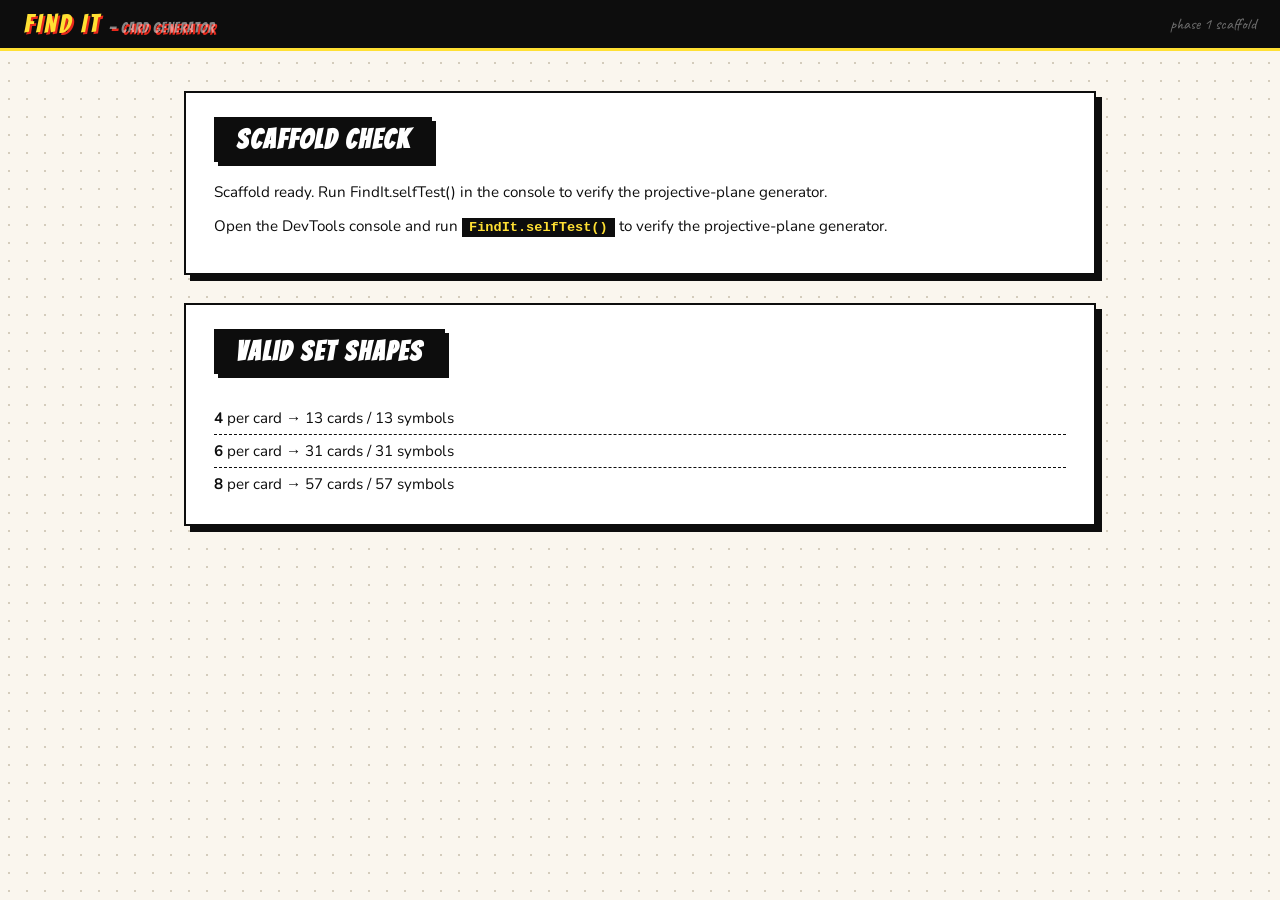
==== src/index.html @ 6ccc3f96 "Phase 1: scaffold src/ and implement projective-plane generator - src/index.html entry with toolbar," ====
<!DOCTYPE html>
<html lang="en">
<head>
  <meta charset="UTF-8">
  <meta name="viewport" content="width=device-width, initial-scale=1.0">
  <title>FIND IT</title>
  <link rel="icon" type="image/svg+xml" href="assets/icon.svg">
  <link rel="preconnect" href="https://fonts.googleapis.com">
  <link href="https://fonts.googleapis.com/css2?family=Bangers&family=Nunito:wght@400;600;700;800&family=Caveat:wght@500;600;700&display=swap" rel="stylesheet">
  <link rel="stylesheet" href="style.css">
</head>
<body>
  <div class="toolbar">
    <div class="toolbar-logo">FIND IT <span>— card generator</span></div>
    <span class="save-status" id="saveStatus">phase 1 scaffold</span>
  </div>

  <main class="container">
    <section class="panel">
      <h2>Scaffold check</h2>
      <p id="boot-status">Loading…</p>
      <p>Open the DevTools console and run <code>FindIt.selfTest()</code> to verify the projective-plane generator.</p>
    </section>

    <section class="panel">
      <h2>Valid set shapes</h2>
      <ul id="set-shapes"></ul>
    </section>
  </main>

  <script src="js/projective.js"></script>
  <script src="js/content.js"></script>
  <script src="js/layout.js"></script>
  <script src="js/renderer.js"></script>
  <script src="js/exporter.js"></script>
  <script src="js/app.js"></script>
</body>
</html>
---- src/style.css ----
/* FIND IT — global styles + print stylesheet.
   Palette reused from docs/find_it.html for visual consistency. */

:root {
  --ink: #0d0d0d;
  --paper: #faf6ee;
  --yellow: #ffe033;
  --red: #e8291c;
  --blue: #1a4ed8;
  --teal: #00b4a0;
  --green: #1a8c4e;
  --shadow: 4px 4px 0px var(--ink);
  --shadow-lg: 6px 6px 0px var(--ink);
  --border: 2.5px solid var(--ink);
}

*,
*::before,
*::after {
  box-sizing: border-box;
  margin: 0;
  padding: 0;
}

body {
  font-family: 'Nunito', sans-serif;
  background: var(--paper);
  color: var(--ink);
  min-height: 100vh;
  background-image: radial-gradient(circle, #d4ccbc 1px, transparent 1px);
  background-size: 18px 18px;
}

/* ── Toolbar ── */
.toolbar {
  position: sticky;
  top: 0;
  z-index: 100;
  background: var(--ink);
  padding: 10px 24px;
  display: flex;
  align-items: center;
  justify-content: space-between;
  border-bottom: 3px solid var(--yellow);
}

.toolbar-logo {
  font-family: 'Bangers', cursive;
  font-size: 1.6rem;
  color: var(--yellow);
  letter-spacing: 3px;
  text-shadow: 2px 2px 0 var(--red);
}

.toolbar-logo span {
  color: rgba(255, 255, 255, 0.5);
  font-size: 0.9rem;
  letter-spacing: 1px;
}

.save-status {
  font-family: 'Caveat', cursive;
  font-size: 1rem;
  color: rgba(255, 255, 255, 0.4);
}
.save-status.saved { color: var(--teal); }
.save-status.saving { color: var(--yellow); }

/* ── Layout ── */
.container {
  max-width: 960px;
  margin: 0 auto;
  padding: 40px 24px 80px;
}

.panel {
  background: white;
  border: var(--border);
  box-shadow: var(--shadow-lg);
  padding: 24px 28px;
  margin-bottom: 28px;
  position: relative;
}

.panel h2 {
  font-family: 'Bangers', cursive;
  font-size: 1.7rem;
  letter-spacing: 2px;
  color: white;
  background: var(--ink);
  padding: 6px 20px;
  border: var(--border);
  box-shadow: var(--shadow);
  display: inline-block;
  margin-bottom: 18px;
}

.panel p { margin-bottom: 10px; line-height: 1.6; font-size: 0.95rem; }

.panel ul { list-style: none; padding: 0; margin-top: 10px; }
.panel ul li {
  padding: 6px 0;
  border-bottom: 1px dashed var(--ink);
  font-size: 0.95rem;
}
.panel ul li:last-child { border-bottom: none; }

code {
  font-family: 'Courier New', monospace;
  background: var(--ink);
  color: var(--yellow);
  padding: 2px 7px;
  font-size: 0.85rem;
  font-weight: 700;
}

/* ── Print ── */
@media print {
  *,
  *::before,
  *::after {
    -webkit-print-color-adjust: exact !important;
    print-color-adjust: exact !important;
  }
  body { background: white !important; background-image: none !important; }
  .toolbar { display: none !important; }
  .container { max-width: 100%; padding: 10mm; }
  .panel { box-shadow: none; page-break-inside: avoid; }
  @page { size: A4; margin: 15mm 12mm; }
}
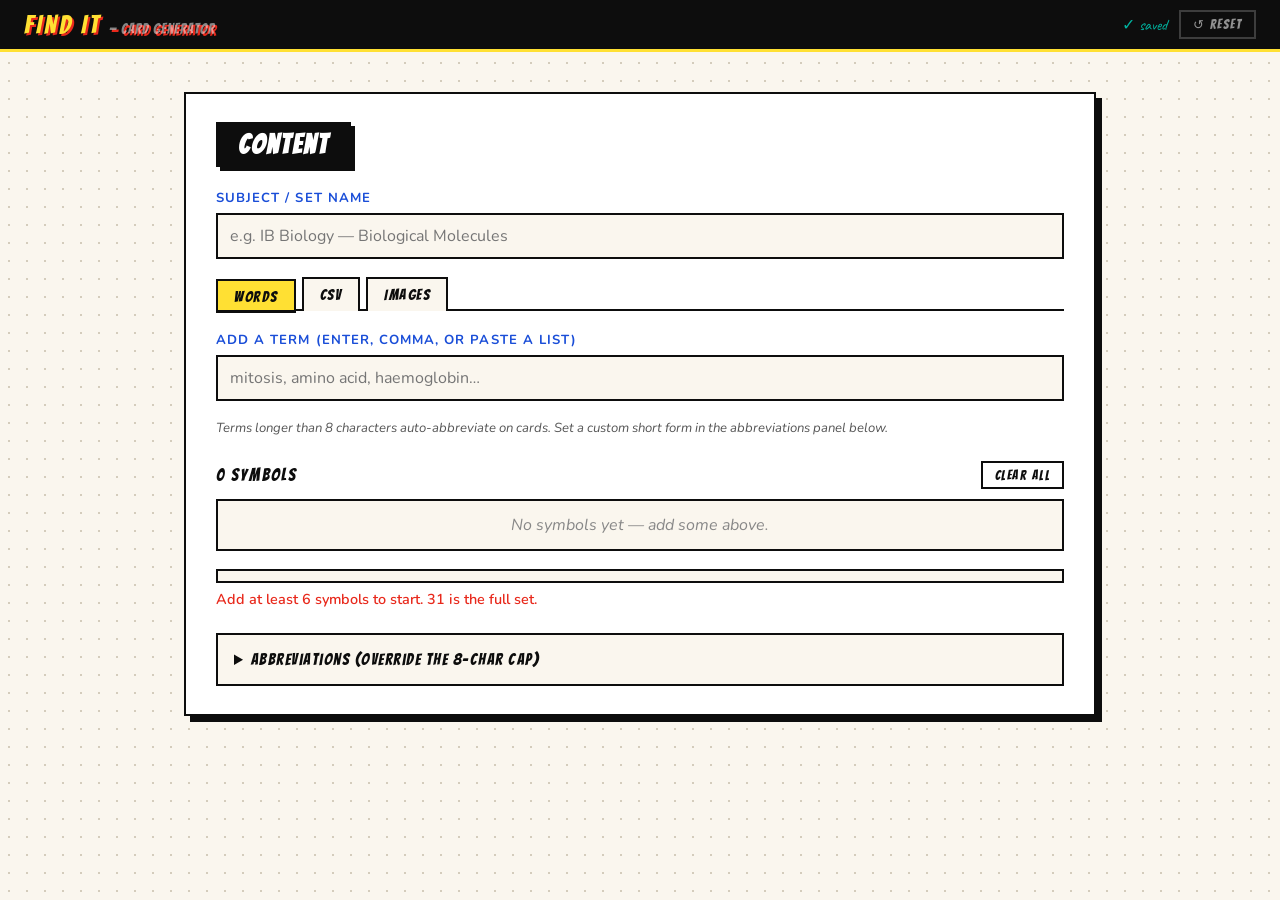
==== commit 8f6b7a44: "Phase 2: content manager and editor screen - src/js/content.js: full data model with localStorage pe" ====
--- a/src/index.html
+++ b/src/index.html
@@ -12,19 +12,78 @@
 <body>
   <div class="toolbar">
     <div class="toolbar-logo">FIND IT <span>— card generator</span></div>
-    <span class="save-status" id="saveStatus">phase 1 scaffold</span>
+    <div class="toolbar-actions">
+      <span class="save-status saved" id="saveStatus">&#10003; saved</span>
+      <button class="btn btn-ghost" id="resetBtn" type="button">&#8634; reset</button>
+    </div>
   </div>
 
   <main class="container">
-    <section class="panel">
-      <h2>Scaffold check</h2>
-      <p id="boot-status">Loading…</p>
-      <p>Open the DevTools console and run <code>FindIt.selfTest()</code> to verify the projective-plane generator.</p>
-    </section>
+    <!-- Screen 1: Content Editor -->
+    <section class="panel" id="screen-editor">
+      <h2>Content</h2>
 
-    <section class="panel">
-      <h2>Valid set shapes</h2>
-      <ul id="set-shapes"></ul>
+      <label class="field">
+        <span class="field-label">Subject / set name</span>
+        <input id="setName" type="text" placeholder="e.g. IB Biology — Biological Molecules">
+      </label>
+
+      <div class="input-tabs" role="tablist">
+        <button class="tab active" data-tab="words" type="button">Words</button>
+        <button class="tab" data-tab="csv" type="button">CSV</button>
+        <button class="tab" data-tab="images" type="button">Images</button>
+      </div>
+
+      <div class="tab-panel" data-panel="words">
+        <label class="field">
+          <span class="field-label">Add a term (Enter, comma, or paste a list)</span>
+          <input id="wordInput" type="text" autocomplete="off" placeholder="mitosis, amino acid, haemoglobin…">
+        </label>
+        <p class="hint">Terms longer than 8 characters auto-abbreviate on cards. Set a custom short form in the abbreviations panel below.</p>
+      </div>
+
+      <div class="tab-panel" data-panel="csv" hidden>
+        <label class="field">
+          <span class="field-label">Paste CSV (one term per line, optional abbreviation after a comma)</span>
+          <textarea id="csvInput" rows="6" placeholder="mitosis&#10;amino acid, aa&#10;haemoglobin, Hb"></textarea>
+        </label>
+        <div class="row">
+          <button class="btn btn-primary" id="csvImportBtn" type="button">Import CSV</button>
+          <label class="btn btn-ghost" for="csvFile">… or upload .csv</label>
+          <input id="csvFile" type="file" accept=".csv,text/csv,text/plain" hidden>
+        </div>
+      </div>
+
+      <div class="tab-panel" data-panel="images" hidden>
+        <div class="dropzone" id="imageDrop" tabindex="0">
+          <p><b>Drop images here</b> — or <label for="imageFile" class="link">browse…</label></p>
+          <input id="imageFile" type="file" accept="image/*" multiple hidden>
+          <p class="hint">Stored locally as base64. Many images can fill your browser's storage fast.</p>
+        </div>
+      </div>
+
+      <div class="chipgrid-wrap">
+        <div class="chipgrid-head">
+          <span id="symbolsCount" class="chipgrid-count">0 symbols</span>
+          <button class="btn btn-ghost" id="clearSymbolsBtn" type="button">clear all</button>
+        </div>
+        <div class="chipgrid" id="chipgrid" aria-live="polite"></div>
+      </div>
+
+      <div class="counter" id="counter">
+        <div class="counter-bar"><div class="counter-fill" id="counterFill"></div></div>
+        <div class="counter-text" id="counterText"></div>
+      </div>
+
+      <details class="abbr-panel">
+        <summary>Abbreviations (override the 8-char cap)</summary>
+        <div class="abbr-form">
+          <input id="abbrTerm" type="text" placeholder="full term (e.g. amino acid)">
+          <input id="abbrShort" type="text" placeholder="short (e.g. aa)" maxlength="8">
+          <button class="btn btn-primary" id="abbrAddBtn" type="button">save</button>
+        </div>
+        <ul class="abbr-list" id="abbrList"></ul>
+      </details>
     </section>
   </main>
 
--- a/src/style.css
+++ b/src/style.css
@@ -58,6 +58,8 @@
   letter-spacing: 1px;
 }
 
+.toolbar-actions { display: flex; gap: 12px; align-items: center; }
+
 .save-status {
   font-family: 'Caveat', cursive;
   font-size: 1rem;
@@ -65,6 +67,44 @@
 }
 .save-status.saved { color: var(--teal); }
 .save-status.saving { color: var(--yellow); }
+
+/* ── Buttons ── */
+.btn {
+  font-family: 'Bangers', cursive;
+  letter-spacing: 1.5px;
+  font-size: 0.95rem;
+  padding: 7px 16px;
+  border: 2.5px solid transparent;
+  cursor: pointer;
+  background: transparent;
+  transition: transform 0.08s, box-shadow 0.08s;
+}
+.btn:active { transform: translate(3px, 3px); box-shadow: none !important; }
+
+.btn-primary {
+  background: var(--yellow);
+  color: var(--ink);
+  border-color: var(--ink);
+  box-shadow: 3px 3px 0 var(--ink);
+}
+.btn-primary:hover {
+  box-shadow: 4px 4px 0 var(--ink);
+  transform: translate(-1px, -1px);
+}
+
+.btn-ghost {
+  color: rgba(255, 255, 255, 0.55);
+  border-color: rgba(255, 255, 255, 0.2);
+  font-size: 0.82rem;
+  padding: 5px 12px;
+}
+.btn-ghost:hover { color: white; border-color: white; }
+
+.panel .btn-ghost {
+  color: var(--ink);
+  border-color: var(--ink);
+}
+.panel .btn-ghost:hover { background: var(--yellow); }
 
 /* ── Layout ── */
 .container {
@@ -77,7 +117,7 @@
   background: white;
   border: var(--border);
   box-shadow: var(--shadow-lg);
-  padding: 24px 28px;
+  padding: 28px 30px;
   margin-bottom: 28px;
   position: relative;
 }
@@ -92,33 +132,227 @@
   border: var(--border);
   box-shadow: var(--shadow);
   display: inline-block;
-  margin-bottom: 18px;
-}
-
-.panel p { margin-bottom: 10px; line-height: 1.6; font-size: 0.95rem; }
-
-.panel ul { list-style: none; padding: 0; margin-top: 10px; }
-.panel ul li {
+  margin-bottom: 22px;
+}
+
+/* ── Form fields ── */
+.field { display: block; margin-bottom: 18px; }
+.field-label {
+  display: block;
+  font-weight: 700;
+  font-size: 0.82rem;
+  letter-spacing: 0.08em;
+  text-transform: uppercase;
+  color: var(--blue);
+  margin-bottom: 6px;
+}
+.field input[type="text"],
+.field textarea,
+.abbr-form input {
+  width: 100%;
+  font: inherit;
+  font-size: 1rem;
+  padding: 10px 12px;
+  border: var(--border);
+  background: var(--paper);
+  color: var(--ink);
+  outline: none;
+}
+.field input[type="text"]:focus,
+.field textarea:focus,
+.abbr-form input:focus {
+  background: white;
+  box-shadow: 3px 3px 0 var(--ink);
+}
+.field textarea {
+  resize: vertical;
+  font-family: 'Courier New', monospace;
+  font-size: 0.92rem;
+}
+
+.hint {
+  font-size: 0.82rem;
+  color: #555;
+  margin-top: 6px;
+  font-style: italic;
+}
+
+.row { display: flex; gap: 10px; align-items: center; margin-top: 12px; }
+
+/* ── Input tabs ── */
+.input-tabs {
+  display: flex;
+  gap: 6px;
+  margin-bottom: 16px;
+  border-bottom: 2px solid var(--ink);
+}
+.tab {
+  font-family: 'Bangers', cursive;
+  letter-spacing: 1.5px;
+  font-size: 0.95rem;
+  padding: 8px 16px;
+  border: 2px solid var(--ink);
+  border-bottom: none;
+  background: var(--paper);
+  color: var(--ink);
+  cursor: pointer;
+  margin-bottom: -2px;
+}
+.tab.active {
+  background: var(--yellow);
+  transform: translateY(2px);
+  box-shadow: inset 0 -3px 0 var(--ink);
+}
+
+.tab-panel { padding-top: 4px; }
+
+/* ── Dropzone ── */
+.dropzone {
+  border: 3px dashed var(--ink);
+  background: var(--paper);
+  padding: 28px 20px;
+  text-align: center;
+  cursor: pointer;
+  transition: background 0.1s;
+}
+.dropzone.over { background: var(--yellow); }
+.dropzone p { margin: 4px 0; font-size: 0.95rem; }
+.link { text-decoration: underline; cursor: pointer; font-weight: 700; }
+
+/* ── Chip grid ── */
+.chipgrid-wrap { margin-top: 24px; }
+.chipgrid-head {
+  display: flex;
+  align-items: center;
+  justify-content: space-between;
+  margin-bottom: 10px;
+}
+.chipgrid-count {
+  font-family: 'Bangers', cursive;
+  font-size: 1.05rem;
+  letter-spacing: 2px;
+}
+.chipgrid {
+  display: flex;
+  flex-wrap: wrap;
+  gap: 8px;
+  min-height: 52px;
+  padding: 10px;
+  background: var(--paper);
+  border: 2px solid var(--ink);
+}
+.chipgrid:empty::before {
+  content: 'No symbols yet — add some above.';
+  color: #888;
+  font-style: italic;
+  align-self: center;
+  margin: auto;
+}
+
+.chip {
+  display: inline-flex;
+  align-items: center;
+  gap: 6px;
+  background: white;
+  border: 2px solid var(--ink);
+  padding: 4px 6px 4px 10px;
+  font-size: 0.92rem;
+  box-shadow: 2px 2px 0 var(--ink);
+  max-width: 100%;
+}
+.chip.image { padding-left: 4px; }
+.chip img {
+  width: 24px; height: 24px; object-fit: cover;
+  border: 1px solid var(--ink);
+}
+.chip .chip-value {
+  white-space: nowrap;
+  overflow: hidden;
+  text-overflow: ellipsis;
+  max-width: 180px;
+}
+.chip .chip-display {
+  color: var(--red);
+  font-size: 0.75rem;
+  font-weight: 700;
+  margin-left: 2px;
+}
+.chip button {
+  border: none;
+  background: transparent;
+  cursor: pointer;
+  font-size: 1rem;
+  line-height: 1;
+  color: var(--ink);
+  padding: 0 4px;
+}
+.chip button:hover { color: var(--red); }
+
+/* ── Counter ── */
+.counter { margin-top: 18px; }
+.counter-bar {
+  position: relative;
+  height: 14px;
+  background: var(--paper);
+  border: 2px solid var(--ink);
+  overflow: hidden;
+}
+.counter-fill {
+  height: 100%;
+  width: 0%;
+  background: var(--teal);
+  transition: width 0.2s;
+}
+.counter-fill.full { background: var(--green); }
+.counter-fill.short { background: var(--red); }
+.counter-text {
+  margin-top: 6px;
+  font-size: 0.9rem;
+  font-weight: 600;
+}
+.counter-text.warn { color: var(--red); }
+.counter-text.ok { color: var(--green); }
+
+/* ── Abbreviation panel ── */
+.abbr-panel {
+  margin-top: 24px;
+  border: 2px solid var(--ink);
+  background: var(--paper);
+  padding: 12px 16px;
+}
+.abbr-panel summary {
+  cursor: pointer;
+  font-family: 'Bangers', cursive;
+  letter-spacing: 1.5px;
+  font-size: 1rem;
+  padding: 4px 0;
+}
+.abbr-form {
+  display: grid;
+  grid-template-columns: 2fr 1fr auto;
+  gap: 8px;
+  margin-top: 10px;
+}
+.abbr-list { list-style: none; padding: 0; margin-top: 10px; }
+.abbr-list li {
+  display: flex;
+  justify-content: space-between;
+  align-items: center;
   padding: 6px 0;
   border-bottom: 1px dashed var(--ink);
-  font-size: 0.95rem;
-}
-.panel ul li:last-child { border-bottom: none; }
-
-code {
-  font-family: 'Courier New', monospace;
-  background: var(--ink);
-  color: var(--yellow);
-  padding: 2px 7px;
-  font-size: 0.85rem;
-  font-weight: 700;
+  font-size: 0.9rem;
+}
+.abbr-list li:last-child { border-bottom: none; }
+.abbr-list .abbr-short {
+  background: var(--yellow);
+  padding: 0 6px;
+  font-weight: 800;
+  margin-right: 8px;
 }
 
 /* ── Print ── */
 @media print {
-  *,
-  *::before,
-  *::after {
+  *, *::before, *::after {
     -webkit-print-color-adjust: exact !important;
     print-color-adjust: exact !important;
   }
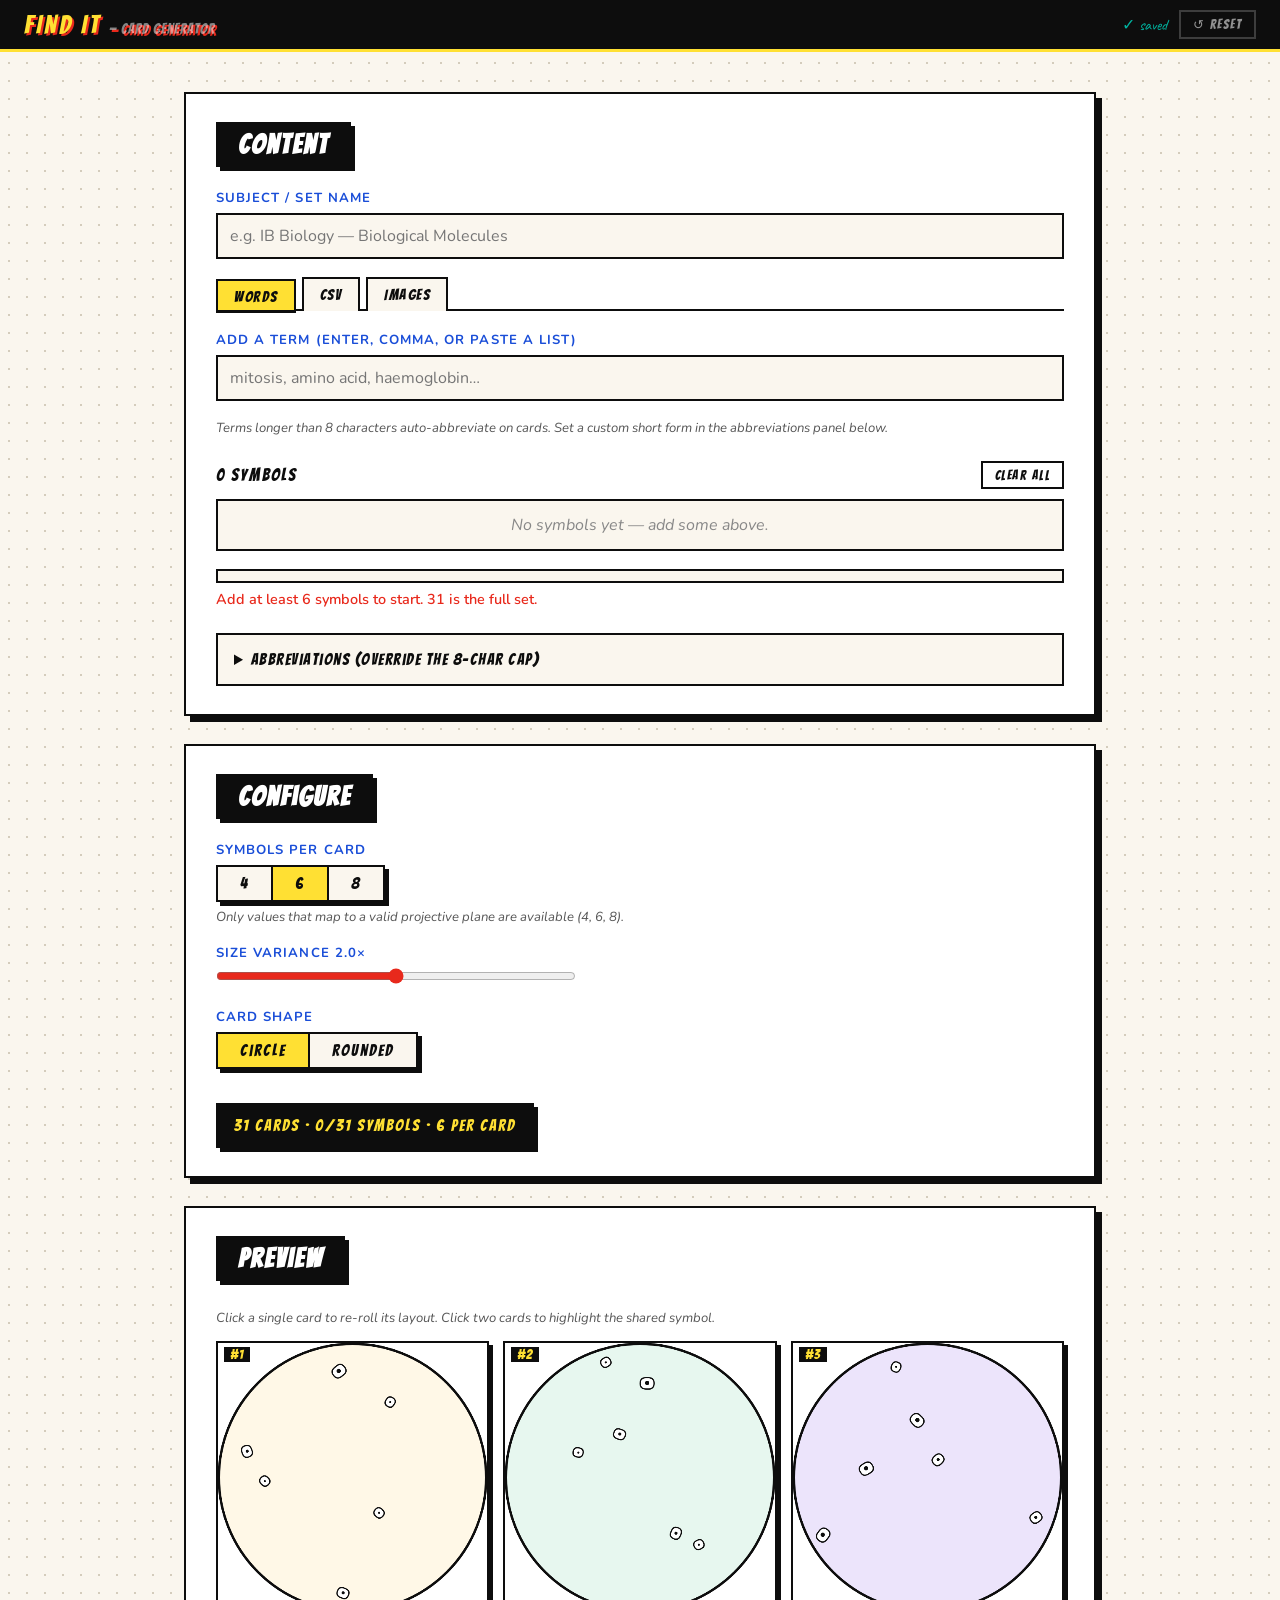
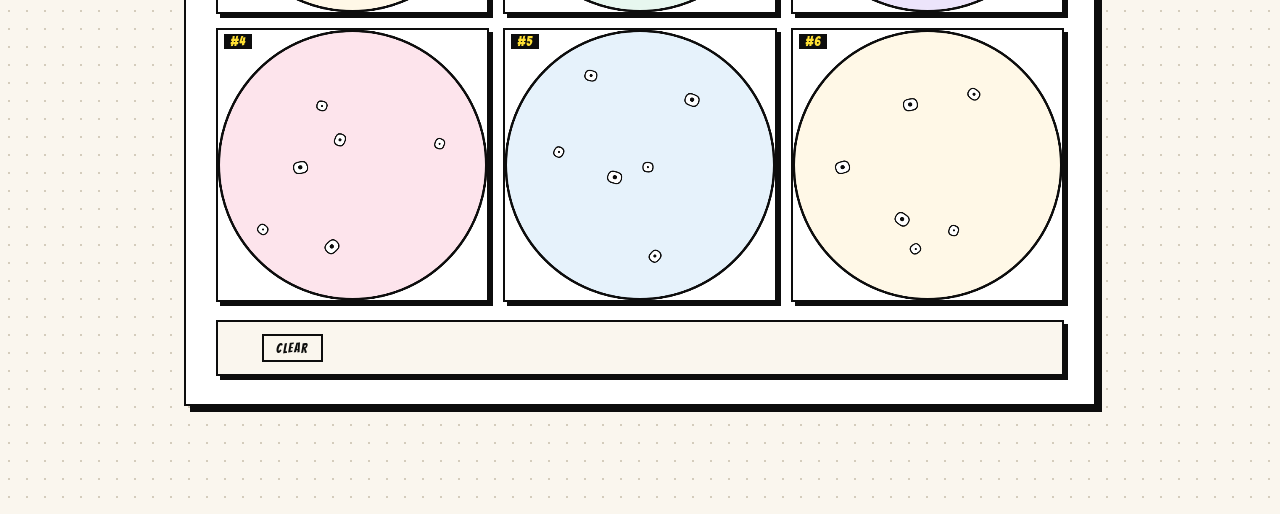
==== commit 0dffd672: "Phase 4: configure + preview screens with deck builder - src/js/deck.js: maps content symbols onto p" ====
--- a/src/index.html
+++ b/src/index.html
@@ -85,12 +85,57 @@
         <ul class="abbr-list" id="abbrList"></ul>
       </details>
     </section>
+
+    <!-- Screen 2: Configure -->
+    <section class="panel" id="screen-configure">
+      <h2>Configure</h2>
+
+      <div class="field">
+        <span class="field-label">Symbols per card</span>
+        <div class="segmented" role="radiogroup" aria-label="symbols per card">
+          <button class="seg" data-spc="4" role="radio" type="button">4</button>
+          <button class="seg" data-spc="6" role="radio" type="button">6</button>
+          <button class="seg" data-spc="8" role="radio" type="button">8</button>
+        </div>
+        <p class="hint">Only values that map to a valid projective plane are available (4, 6, 8).</p>
+      </div>
+
+      <div class="field">
+        <span class="field-label">Size variance <span id="varianceLabel">2.0&times;</span></span>
+        <input id="varianceSlider" type="range" min="1" max="3" step="0.1" value="2">
+      </div>
+
+      <div class="field">
+        <span class="field-label">Card shape</span>
+        <div class="segmented" role="radiogroup" aria-label="card shape">
+          <button class="seg" data-shape="circle" role="radio" type="button">circle</button>
+          <button class="seg" data-shape="rounded" role="radio" type="button">rounded</button>
+        </div>
+      </div>
+
+      <div class="stats" id="stats"></div>
+    </section>
+
+    <!-- Screen 3: Preview -->
+    <section class="panel" id="screen-preview">
+      <h2>Preview</h2>
+      <p class="hint">Click a single card to re-roll its layout. Click two cards to highlight the shared symbol.</p>
+
+      <div class="preview-grid" id="previewGrid"></div>
+
+      <div class="match-bar" id="matchBar" hidden>
+        <span id="matchBadge"></span>
+        <span id="matchText"></span>
+        <button class="btn btn-ghost" id="clearMatchBtn" type="button">clear</button>
+      </div>
+    </section>
   </main>
 
   <script src="js/projective.js"></script>
   <script src="js/content.js"></script>
   <script src="js/layout.js"></script>
   <script src="js/renderer.js"></script>
+  <script src="js/deck.js"></script>
   <script src="js/exporter.js"></script>
   <script src="js/app.js"></script>
 </body>
--- a/src/style.css
+++ b/src/style.css
@@ -350,6 +350,106 @@
   margin-right: 8px;
 }
 
+/* ── Segmented controls ── */
+.segmented {
+  display: inline-flex;
+  gap: 0;
+  border: var(--border);
+  box-shadow: var(--shadow);
+}
+.seg {
+  font-family: 'Bangers', cursive;
+  letter-spacing: 2px;
+  font-size: 1rem;
+  padding: 8px 22px;
+  background: var(--paper);
+  color: var(--ink);
+  border: none;
+  border-right: 2px solid var(--ink);
+  cursor: pointer;
+}
+.seg:last-child { border-right: none; }
+.seg.active { background: var(--yellow); }
+.seg[disabled] { color: #999; cursor: not-allowed; }
+
+input[type="range"] {
+  width: 100%;
+  max-width: 360px;
+  accent-color: var(--red);
+}
+
+/* ── Stats ── */
+.stats {
+  margin-top: 16px;
+  padding: 12px 16px;
+  background: var(--ink);
+  color: var(--yellow);
+  font-family: 'Bangers', cursive;
+  letter-spacing: 2px;
+  font-size: 1rem;
+  border: var(--border);
+  box-shadow: var(--shadow);
+  display: inline-block;
+}
+
+/* ── Preview grid ── */
+.preview-grid {
+  display: grid;
+  grid-template-columns: repeat(3, 1fr);
+  gap: 14px;
+  margin-top: 14px;
+}
+.preview-card {
+  position: relative;
+  border: var(--border);
+  box-shadow: var(--shadow);
+  background: white;
+  cursor: pointer;
+  aspect-ratio: 1;
+  overflow: hidden;
+  transition: transform 0.08s;
+}
+.preview-card:hover { transform: translate(-1px, -1px); box-shadow: 5px 5px 0 var(--ink); }
+.preview-card.selected {
+  outline: 4px solid var(--red);
+  outline-offset: -4px;
+}
+.preview-card canvas {
+  width: 100% !important;
+  height: 100% !important;
+  display: block;
+}
+.preview-card .card-index {
+  position: absolute;
+  top: 4px;
+  left: 6px;
+  font-family: 'Bangers', cursive;
+  font-size: 0.8rem;
+  background: var(--ink);
+  color: var(--yellow);
+  padding: 1px 6px;
+  letter-spacing: 1px;
+}
+
+.match-bar {
+  margin-top: 18px;
+  padding: 12px 16px;
+  display: flex;
+  gap: 14px;
+  align-items: center;
+  border: var(--border);
+  background: var(--paper);
+  box-shadow: var(--shadow);
+}
+.match-badge {
+  font-family: 'Bangers', cursive;
+  letter-spacing: 2px;
+  padding: 4px 12px;
+  border: var(--border);
+}
+.match-badge.ok { background: var(--green); color: white; }
+.match-badge.bad { background: var(--red); color: white; }
+
 /* ── Print ── */
 @media print {
   *, *::before, *::after {
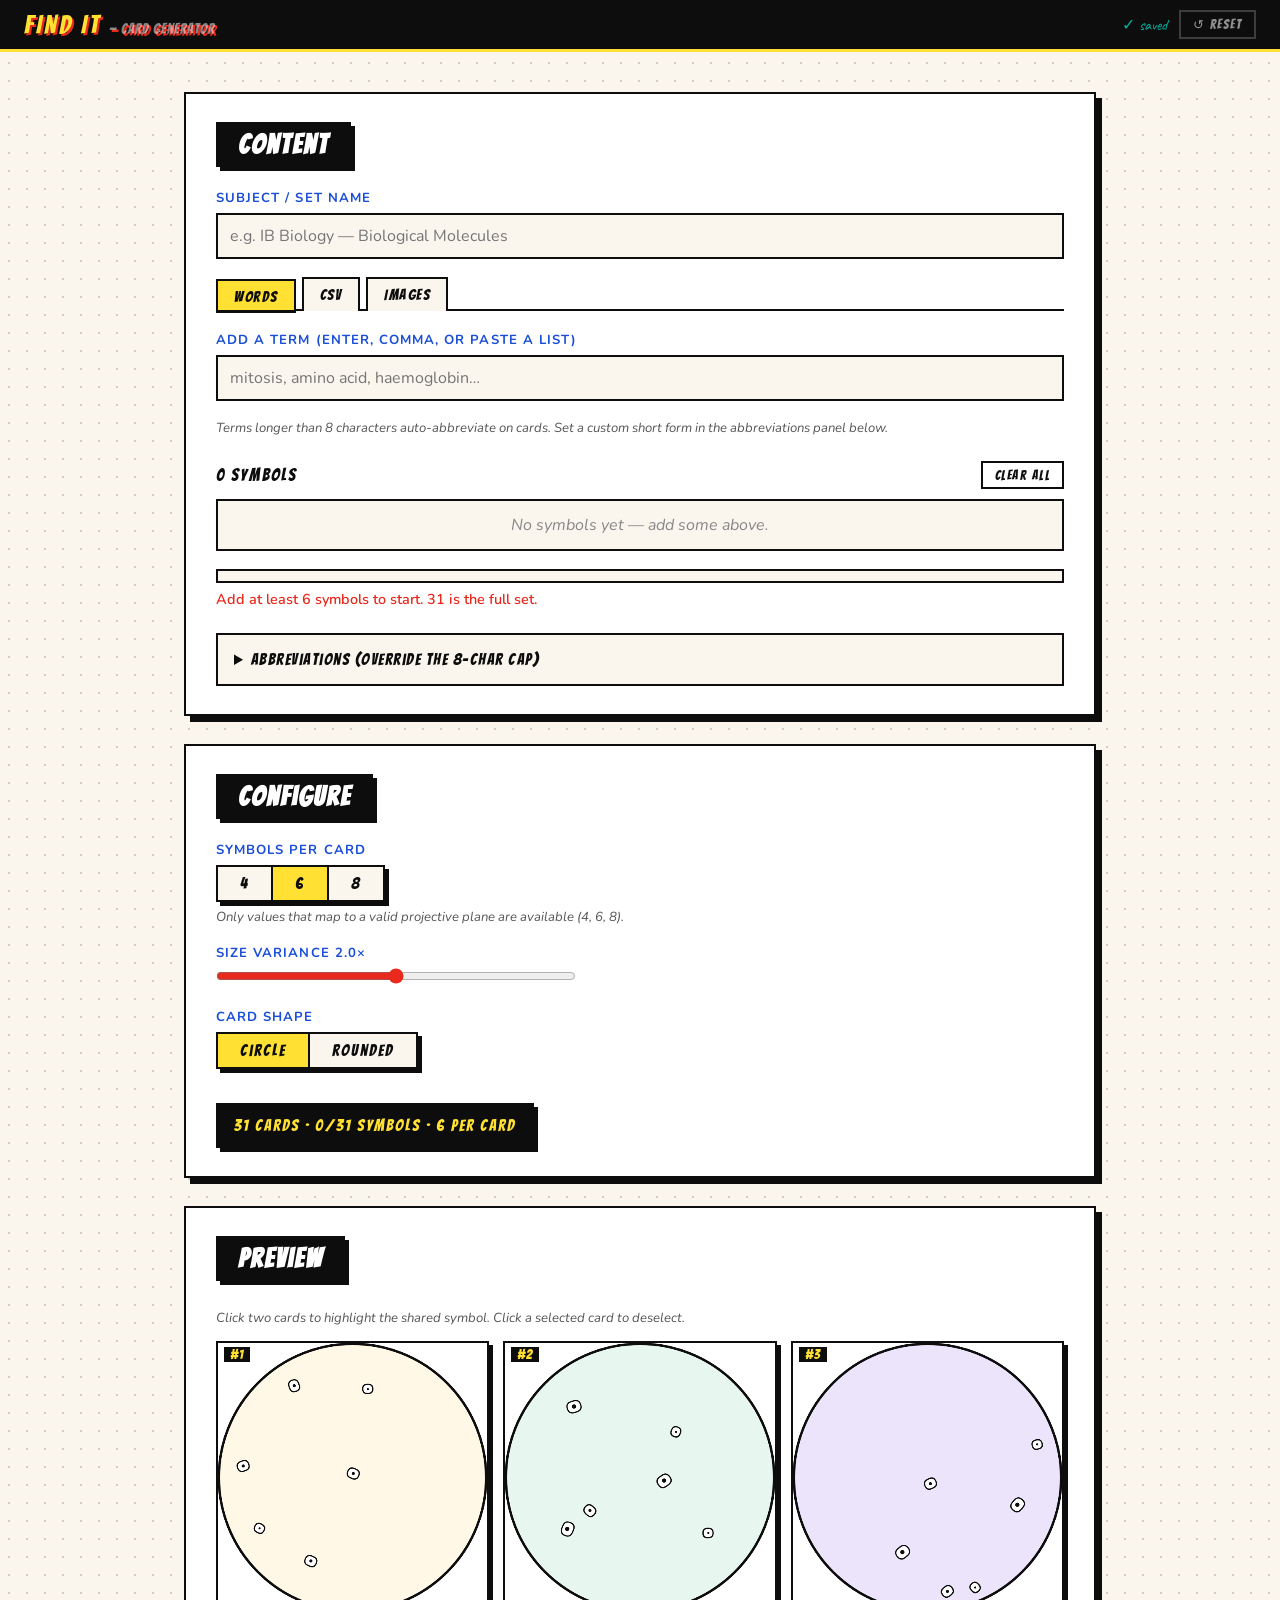
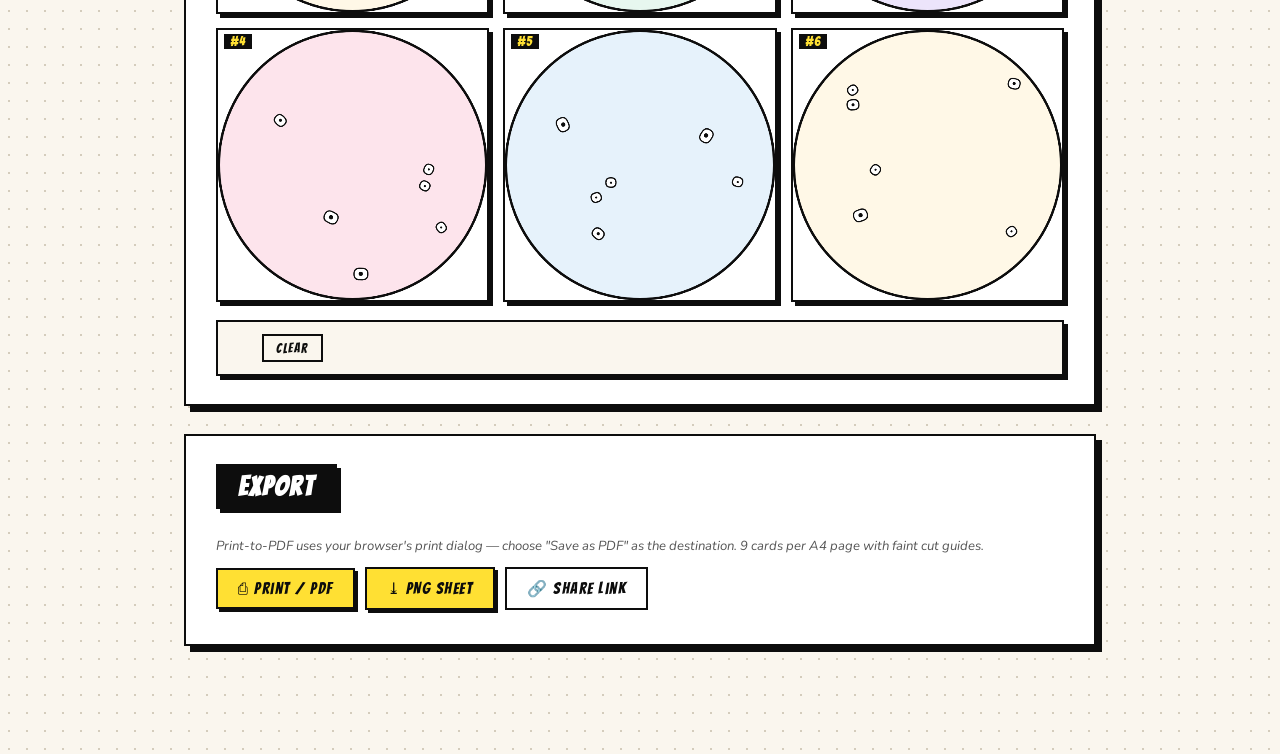
==== commit 2c03cace: "Phase 5: exporter + print pipeline - src/js/exporter.js:   * printDeck() builds full deck, renders e" ====
--- a/src/index.html
+++ b/src/index.html
@@ -119,7 +119,7 @@
     <!-- Screen 3: Preview -->
     <section class="panel" id="screen-preview">
       <h2>Preview</h2>
-      <p class="hint">Click a single card to re-roll its layout. Click two cards to highlight the shared symbol.</p>
+      <p class="hint">Click two cards to highlight the shared symbol. Click a selected card to deselect.</p>
 
       <div class="preview-grid" id="previewGrid"></div>
 
@@ -128,6 +128,19 @@
         <span id="matchText"></span>
         <button class="btn btn-ghost" id="clearMatchBtn" type="button">clear</button>
       </div>
+    </section>
+
+    <!-- Screen 4: Export -->
+    <section class="panel" id="screen-export">
+      <h2>Export</h2>
+      <p class="hint">Print-to-PDF uses your browser's print dialog — choose "Save as PDF" as the destination. 9 cards per A4 page with faint cut guides.</p>
+
+      <div class="row export-actions">
+        <button class="btn btn-primary" id="printBtn" type="button">&#9113; Print / PDF</button>
+        <button class="btn btn-primary" id="pngBtn" type="button">&#10515; PNG sheet</button>
+        <button class="btn btn-ghost" id="shareBtn" type="button">&#128279; Share link</button>
+      </div>
+      <p class="hint" id="exportStatus"></p>
     </section>
   </main>
 
--- a/src/style.css
+++ b/src/style.css
@@ -177,7 +177,9 @@
   font-style: italic;
 }
 
-.row { display: flex; gap: 10px; align-items: center; margin-top: 12px; }
+.row { display: flex; gap: 10px; align-items: center; margin-top: 12px; flex-wrap: wrap; }
+
+.export-actions .btn { font-size: 1rem; padding: 10px 20px; }
 
 /* ── Input tabs ── */
 .input-tabs {
@@ -450,6 +452,9 @@
 .match-badge.ok { background: var(--green); color: white; }
 .match-badge.bad { background: var(--red); color: white; }
 
+/* ── Print container (hidden by default, revealed only on print) ── */
+#findit-print-container { display: none; }
+
 /* ── Print ── */
 @media print {
   *, *::before, *::after {
@@ -457,8 +462,59 @@
     print-color-adjust: exact !important;
   }
   body { background: white !important; background-image: none !important; }
-  .toolbar { display: none !important; }
-  .container { max-width: 100%; padding: 10mm; }
-  .panel { box-shadow: none; page-break-inside: avoid; }
-  @page { size: A4; margin: 15mm 12mm; }
-}
+  .toolbar, .container { display: none !important; }
+
+  #findit-print-container { display: block; }
+
+  .print-page {
+    page-break-after: always;
+    break-after: page;
+  }
+  .print-page:last-child { page-break-after: auto; }
+
+  .print-grid {
+    display: grid;
+    grid-template-columns: repeat(3, 55mm);
+    grid-auto-rows: 55mm;
+    gap: 5mm;
+    padding: 15mm 12mm;
+    justify-content: center;
+  }
+
+  .print-card-wrap {
+    width: 55mm;
+    height: 55mm;
+    page-break-inside: avoid;
+    break-inside: avoid;
+    position: relative;
+  }
+  .print-card-wrap img {
+    width: 100%;
+    height: 100%;
+    display: block;
+  }
+
+  /* Subtle cut guides — corner marks on each card. */
+  .print-card-wrap::before,
+  .print-card-wrap::after {
+    content: '';
+    position: absolute;
+    width: 3mm;
+    height: 3mm;
+    border-color: #bbb;
+    border-style: solid;
+    border-width: 0;
+  }
+  .print-card-wrap::before {
+    top: -1mm; left: -1mm;
+    border-top-width: 0.3mm;
+    border-left-width: 0.3mm;
+  }
+  .print-card-wrap::after {
+    bottom: -1mm; right: -1mm;
+    border-bottom-width: 0.3mm;
+    border-right-width: 0.3mm;
+  }
+
+  @page { size: A4 portrait; margin: 0; }
+}
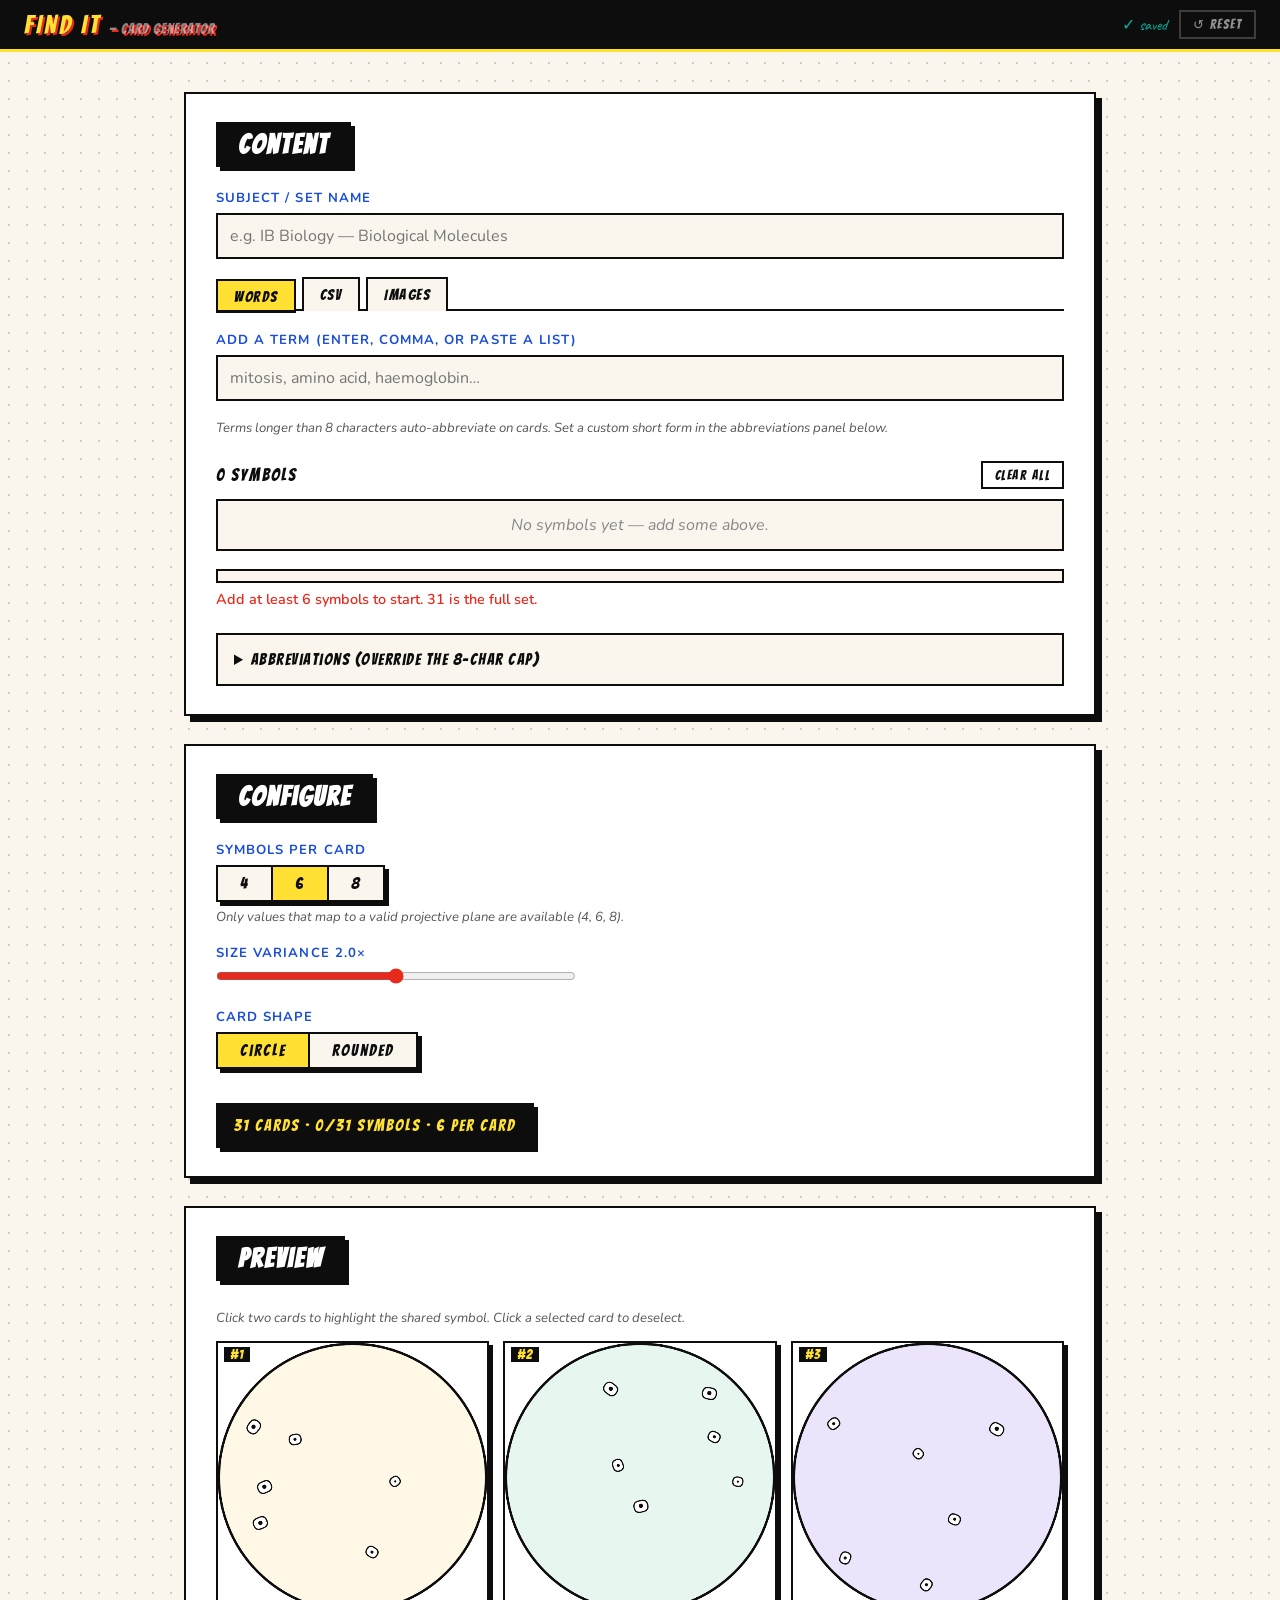
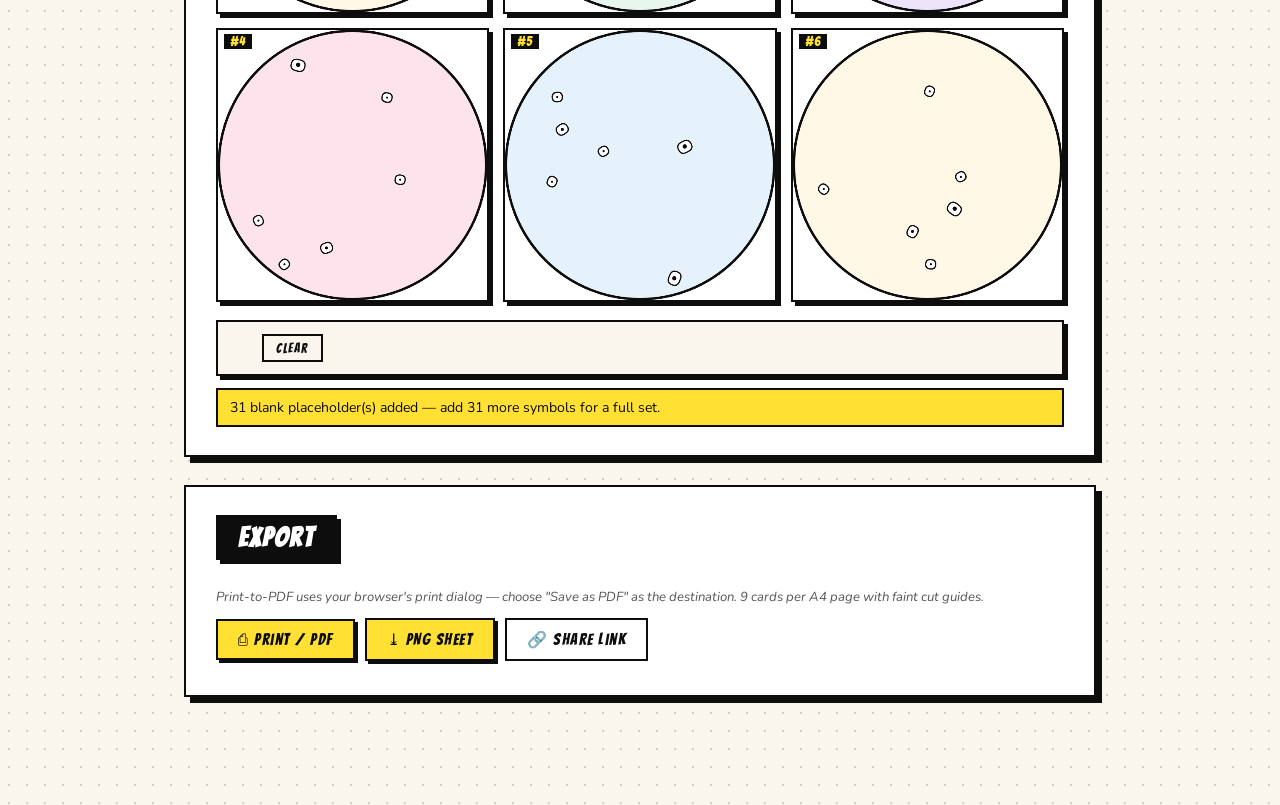
==== commit ce4df996: "Phase 6: edge cases, polish, README - src/js/app.js:   * Toast system (info / warn / err) with auto-" ====
--- a/src/index.html
+++ b/src/index.html
@@ -128,6 +128,8 @@
         <span id="matchText"></span>
         <button class="btn btn-ghost" id="clearMatchBtn" type="button">clear</button>
       </div>
+
+      <div class="drops-bar" id="dropsBar" hidden></div>
     </section>
 
     <!-- Screen 4: Export -->
@@ -144,6 +146,8 @@
     </section>
   </main>
 
+  <div class="toast-stack" id="toastStack" aria-live="polite"></div>
+
   <script src="js/projective.js"></script>
   <script src="js/content.js"></script>
   <script src="js/layout.js"></script>
--- a/src/style.css
+++ b/src/style.css
@@ -452,6 +452,52 @@
 .match-badge.ok { background: var(--green); color: white; }
 .match-badge.bad { background: var(--red); color: white; }
 
+/* ── Toast ── */
+.toast-stack {
+  position: fixed;
+  bottom: 24px;
+  right: 24px;
+  display: flex;
+  flex-direction: column;
+  gap: 10px;
+  z-index: 200;
+  max-width: min(420px, calc(100vw - 48px));
+}
+.toast {
+  background: white;
+  color: var(--ink);
+  border: var(--border);
+  box-shadow: var(--shadow-lg);
+  padding: 10px 14px;
+  font-size: 0.92rem;
+  line-height: 1.4;
+  animation: toast-in 0.15s ease-out;
+}
+.toast.warn { background: var(--yellow); }
+.toast.err { background: var(--red); color: white; }
+.toast .toast-close {
+  float: right;
+  margin-left: 10px;
+  border: none;
+  background: transparent;
+  color: inherit;
+  cursor: pointer;
+  font-weight: 800;
+}
+@keyframes toast-in {
+  from { transform: translateX(12px); opacity: 0; }
+  to { transform: translateX(0); opacity: 1; }
+}
+
+/* Dropped-symbol badge on preview. */
+.drops-bar {
+  margin-top: 12px;
+  padding: 8px 12px;
+  background: var(--yellow);
+  border: 2px solid var(--ink);
+  font-size: 0.88rem;
+}
+
 /* ── Print container (hidden by default, revealed only on print) ── */
 #findit-print-container { display: none; }
 
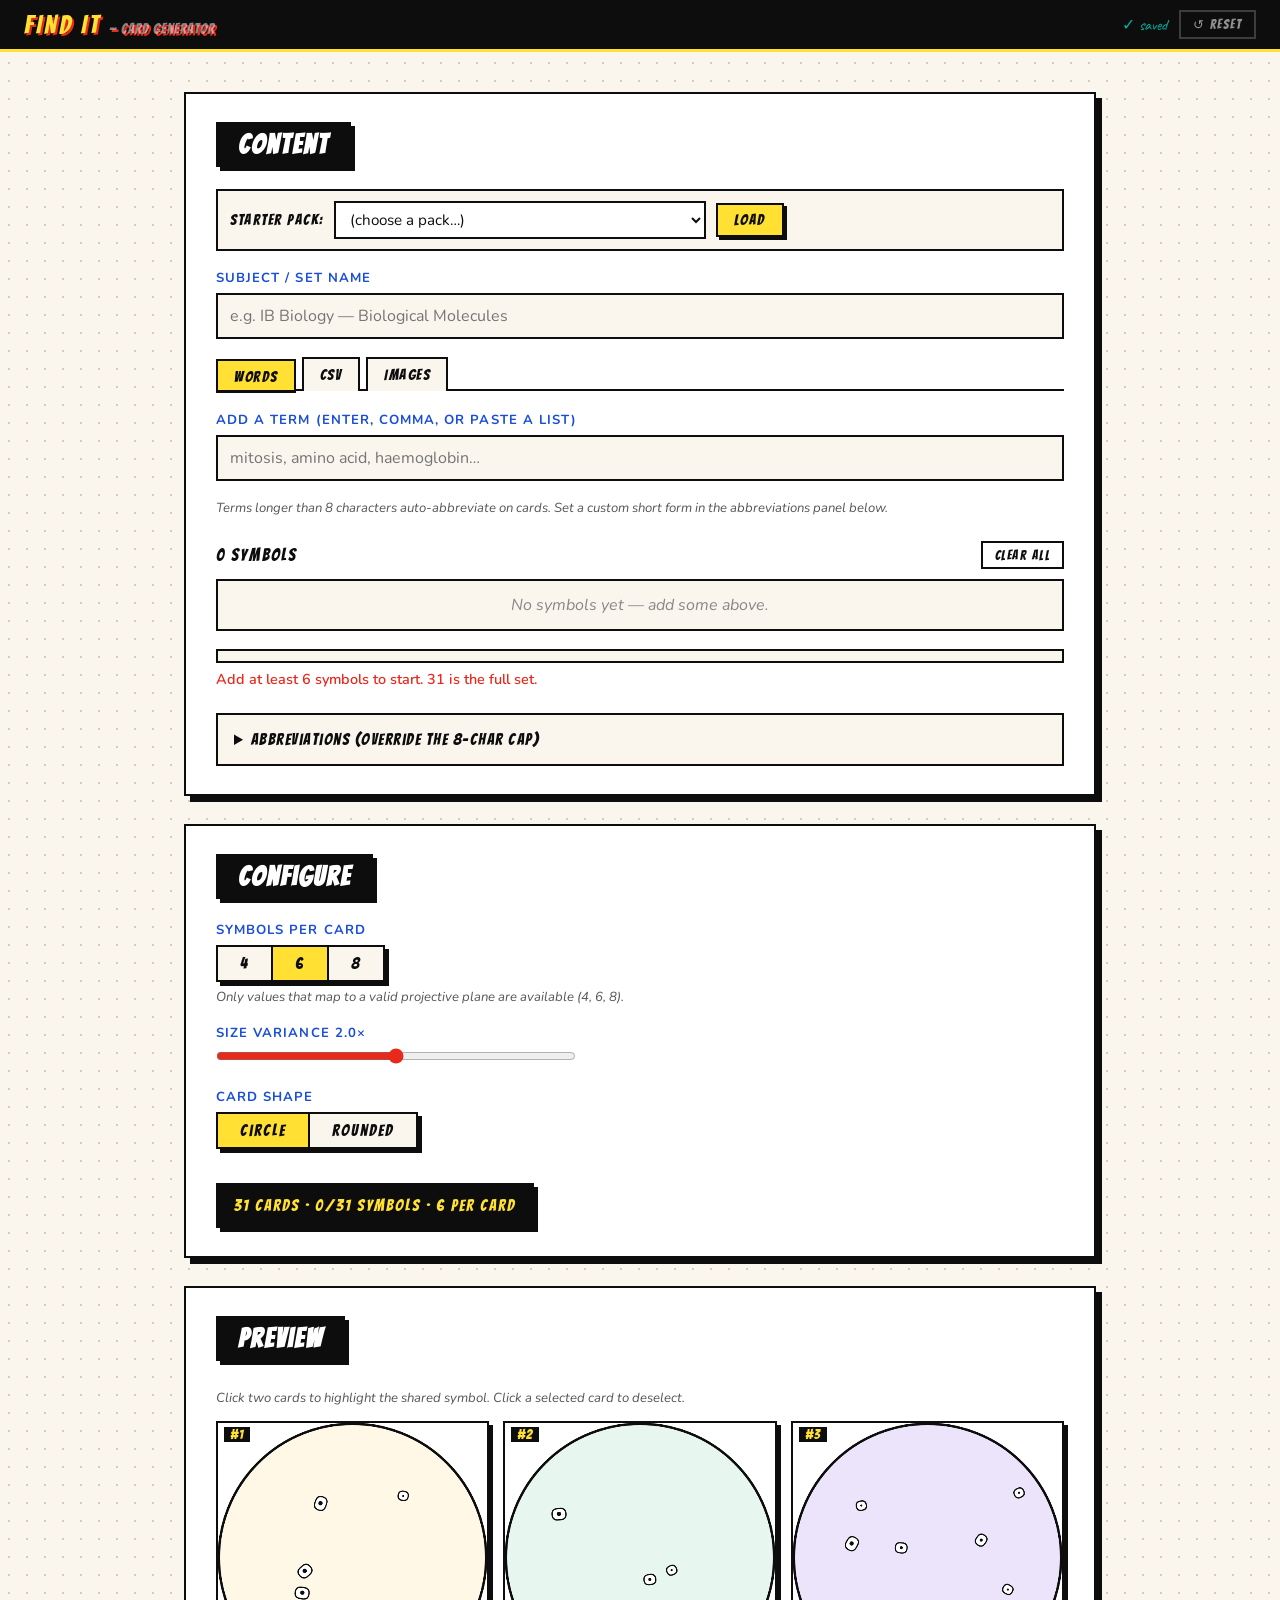
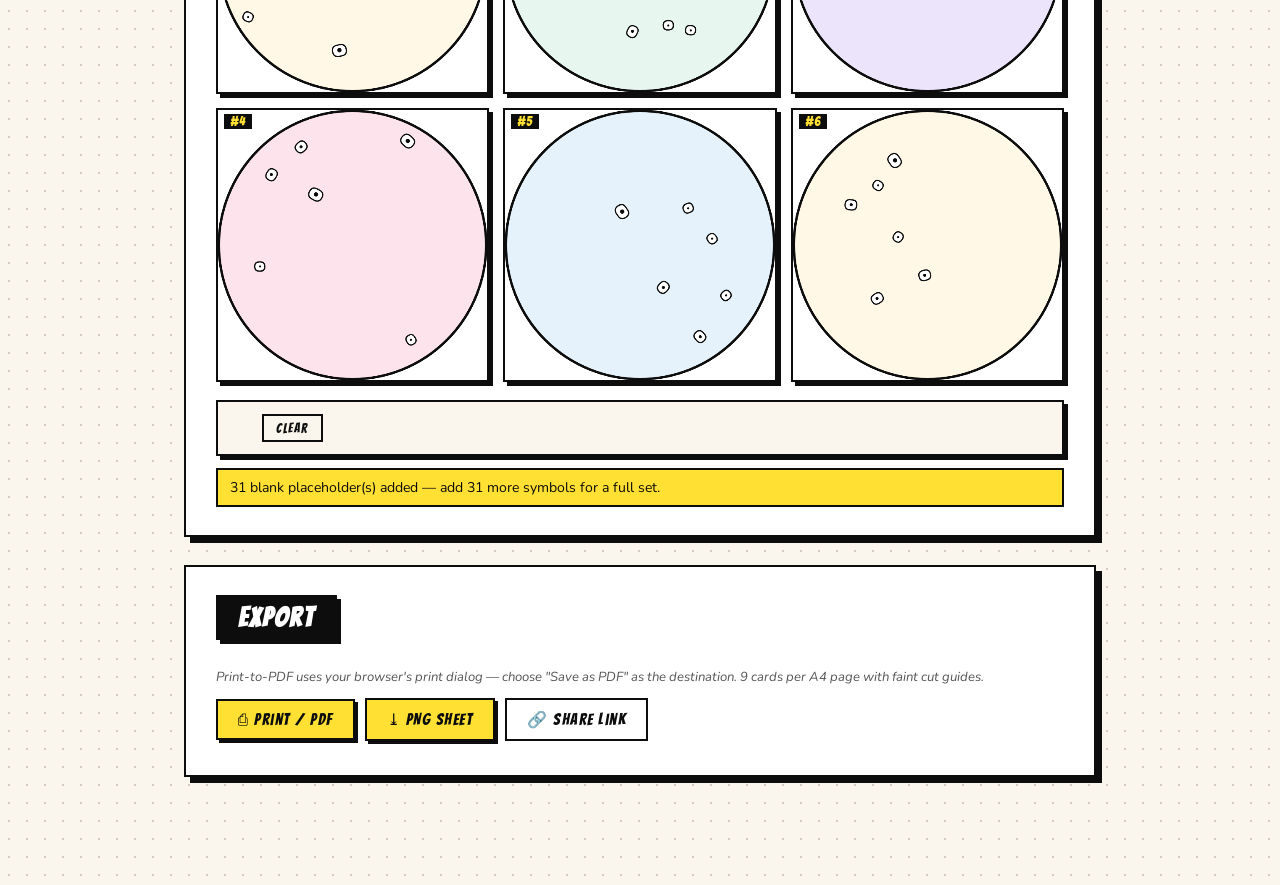
==== commit 21aa9074: "Add IB Biology Biological Molecules starter pack - src/js/packs.js: 10 inline SVG icons encoded as d" ====
--- a/src/index.html
+++ b/src/index.html
@@ -22,6 +22,14 @@
     <!-- Screen 1: Content Editor -->
     <section class="panel" id="screen-editor">
       <h2>Content</h2>
+
+      <div class="pack-row">
+        <span class="pack-label">Starter pack:</span>
+        <select id="packSelect">
+          <option value="">(choose a pack…)</option>
+        </select>
+        <button class="btn btn-primary" id="loadPackBtn" type="button">Load</button>
+      </div>
 
       <label class="field">
         <span class="field-label">Subject / set name</span>
@@ -154,6 +162,7 @@
   <script src="js/renderer.js"></script>
   <script src="js/deck.js"></script>
   <script src="js/exporter.js"></script>
+  <script src="js/packs.js"></script>
   <script src="js/app.js"></script>
 </body>
 </html>
--- a/src/style.css
+++ b/src/style.css
@@ -135,6 +135,32 @@
   margin-bottom: 22px;
 }
 
+/* ── Pack loader ── */
+.pack-row {
+  display: flex;
+  align-items: center;
+  gap: 10px;
+  flex-wrap: wrap;
+  padding: 10px 12px;
+  background: var(--paper);
+  border: 2px solid var(--ink);
+  margin-bottom: 18px;
+}
+.pack-label {
+  font-family: 'Bangers', cursive;
+  letter-spacing: 1.5px;
+  font-size: 0.95rem;
+}
+.pack-row select {
+  font: inherit;
+  font-size: 0.95rem;
+  padding: 6px 10px;
+  border: var(--border);
+  background: white;
+  color: var(--ink);
+  min-width: 220px;
+}
+
 /* ── Form fields ── */
 .field { display: block; margin-bottom: 18px; }
 .field-label {
